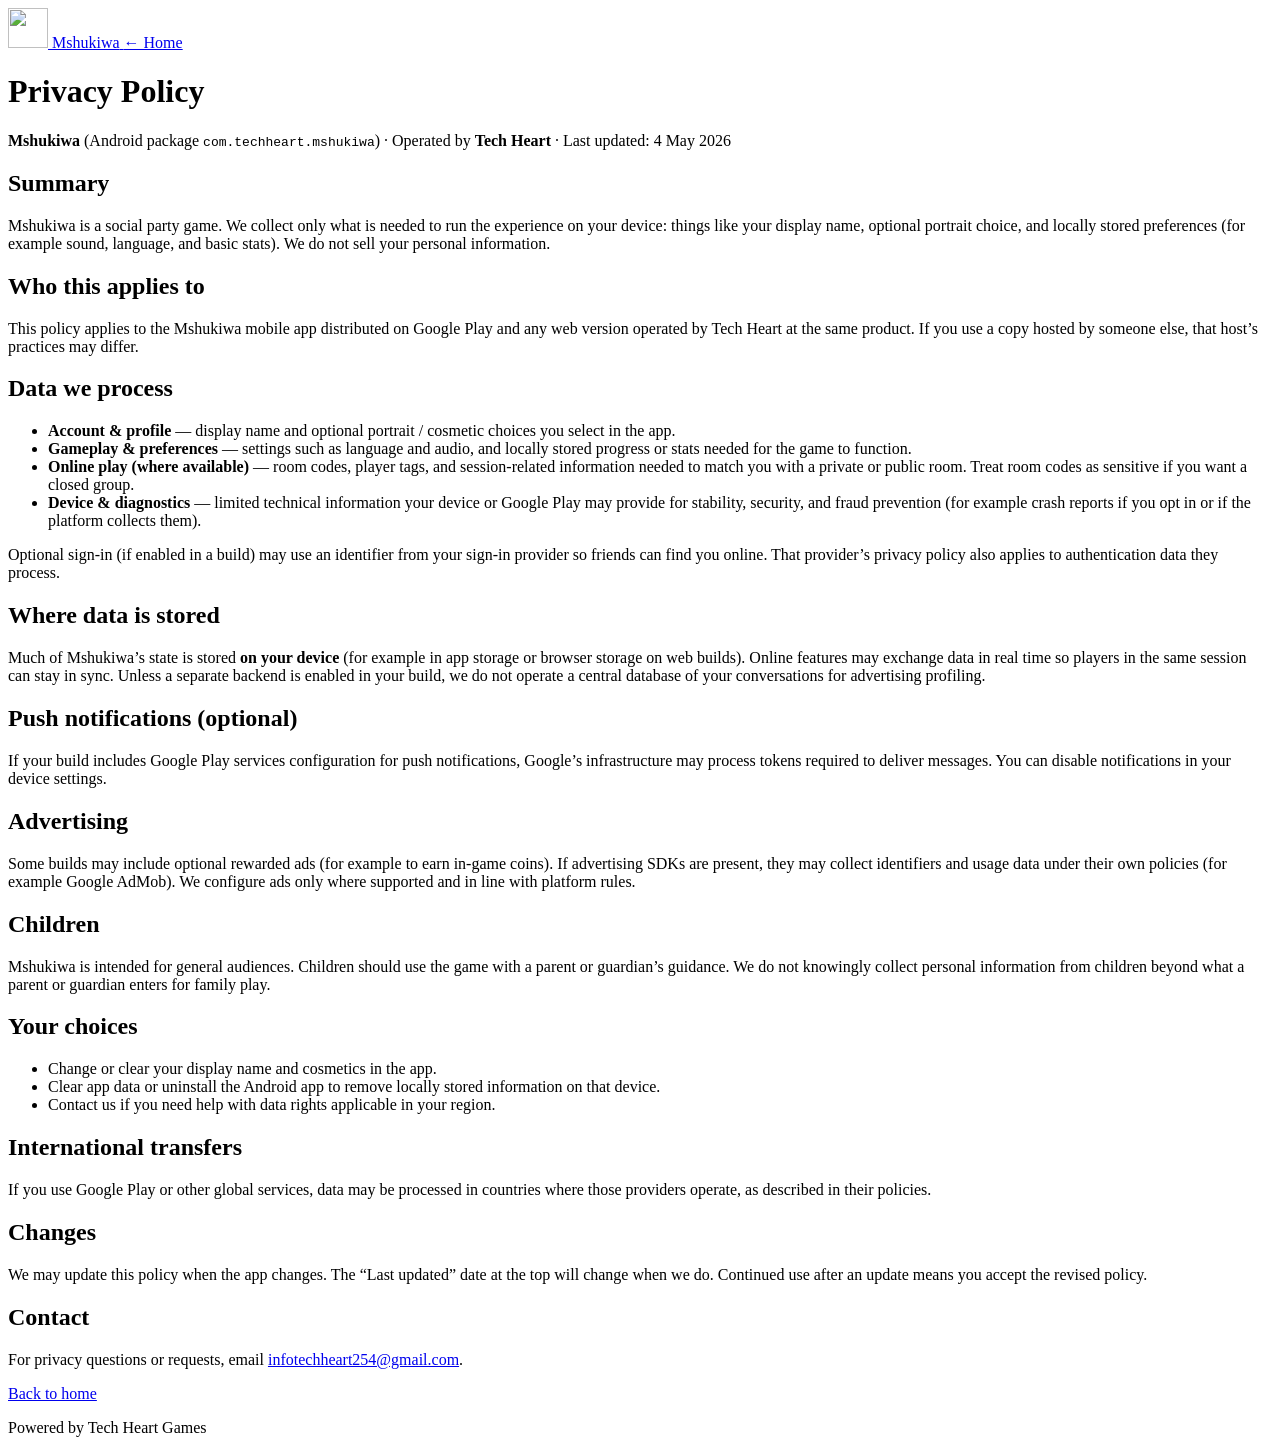
==== privacy-policy.html @ 9c2bdaf7 "Add files via upload" ====
<!DOCTYPE html>
<html lang="en">
  <head>
    <meta charset="utf-8" />
    <meta name="viewport" content="width=device-width, initial-scale=1" />
    <title>Privacy Policy — Mshukiwa</title>
    <link rel="icon" type="image/png" href="assets/app-icon.png" />
    <link rel="preconnect" href="https://fonts.googleapis.com" />
    <link rel="preconnect" href="https://fonts.gstatic.com" crossorigin />
    <link
      href="https://fonts.googleapis.com/css2?family=Orbitron:wght@600;700&family=Outfit:wght@400;500;600&display=swap"
      rel="stylesheet"
    />
    <link rel="stylesheet" href="css/styles.css" />
  </head>
  <body class="legal-page">
    <div class="bg" aria-hidden="true"></div>

    <div class="page">
      <header class="site-header glass">
        <a class="brand" href="index.html">
          <img class="brand__icon" src="assets/app-icon.png" width="40" height="40" alt="" />
          <span class="brand__name">Mshukiwa</span>
        </a>
        <a class="nav-link" href="index.html">← Home</a>
      </header>

      <main>
        <h1>Privacy Policy</h1>
        <p class="meta">
          <strong>Mshukiwa</strong> (Android package <code>com.techheart.mshukiwa</code>) ·
          Operated by <strong>Tech Heart</strong> · Last updated:
          <time datetime="2026-05-04">4 May 2026</time>
        </p>

        <section>
          <h2>Summary</h2>
          <p>
            Mshukiwa is a social party game. We collect only what is needed to run the
            experience on your device: things like your display name, optional portrait
            choice, and locally stored preferences (for example sound, language, and basic
            stats). We do not sell your personal information.
          </p>
        </section>

        <section>
          <h2>Who this applies to</h2>
          <p>
            This policy applies to the Mshukiwa mobile app distributed on Google Play and
            any web version operated by Tech Heart at the same product. If you use a copy
            hosted by someone else, that host’s practices may differ.
          </p>
        </section>

        <section>
          <h2>Data we process</h2>
          <ul>
            <li>
              <strong>Account &amp; profile</strong> — display name and optional portrait /
              cosmetic choices you select in the app.
            </li>
            <li>
              <strong>Gameplay &amp; preferences</strong> — settings such as language and
              audio, and locally stored progress or stats needed for the game to function.
            </li>
            <li>
              <strong>Online play (where available)</strong> — room codes, player tags, and
              session-related information needed to match you with a private or public
              room. Treat room codes as sensitive if you want a closed group.
            </li>
            <li>
              <strong>Device &amp; diagnostics</strong> — limited technical information your
              device or Google Play may provide for stability, security, and fraud prevention
              (for example crash reports if you opt in or if the platform collects them).
            </li>
          </ul>
          <p class="note">
            Optional sign-in (if enabled in a build) may use an identifier from your sign-in
            provider so friends can find you online. That provider’s privacy policy also
            applies to authentication data they process.
          </p>
        </section>

        <section>
          <h2>Where data is stored</h2>
          <p>
            Much of Mshukiwa’s state is stored <strong>on your device</strong> (for example
            in app storage or browser storage on web builds). Online features may exchange
            data in real time so players in the same session can stay in sync. Unless a
            separate backend is enabled in your build, we do not operate a central database
            of your conversations for advertising profiling.
          </p>
        </section>

        <section>
          <h2>Push notifications (optional)</h2>
          <p>
            If your build includes Google Play services configuration for push notifications,
            Google’s infrastructure may process tokens required to deliver messages. You can
            disable notifications in your device settings.
          </p>
        </section>

        <section>
          <h2>Advertising</h2>
          <p>
            Some builds may include optional rewarded ads (for example to earn in-game
            coins). If advertising SDKs are present, they may collect identifiers and usage
            data under their own policies (for example Google AdMob). We configure ads only
            where supported and in line with platform rules.
          </p>
        </section>

        <section>
          <h2>Children</h2>
          <p>
            Mshukiwa is intended for general audiences. Children should use the game with a
            parent or guardian’s guidance. We do not knowingly collect personal information
            from children beyond what a parent or guardian enters for family play.
          </p>
        </section>

        <section>
          <h2>Your choices</h2>
          <ul>
            <li>Change or clear your display name and cosmetics in the app.</li>
            <li>
              Clear app data or uninstall the Android app to remove locally stored
              information on that device.
            </li>
            <li>Contact us if you need help with data rights applicable in your region.</li>
          </ul>
        </section>

        <section>
          <h2>International transfers</h2>
          <p>
            If you use Google Play or other global services, data may be processed in
            countries where those providers operate, as described in their policies.
          </p>
        </section>

        <section>
          <h2>Changes</h2>
          <p>
            We may update this policy when the app changes. The “Last updated” date at the
            top will change when we do. Continued use after an update means you accept the
            revised policy.
          </p>
        </section>

        <section>
          <h2>Contact</h2>
          <p>
            For privacy questions or requests, email
            <a href="mailto:infotechheart254@gmail.com">infotechheart254@gmail.com</a>.
          </p>
        </section>
      </main>

      <footer class="site-footer">
        <p><a href="index.html">Back to home</a></p>
        <p class="powered">Powered by Tech Heart Games</p>
      </footer>
    </div>
  </body>
</html>
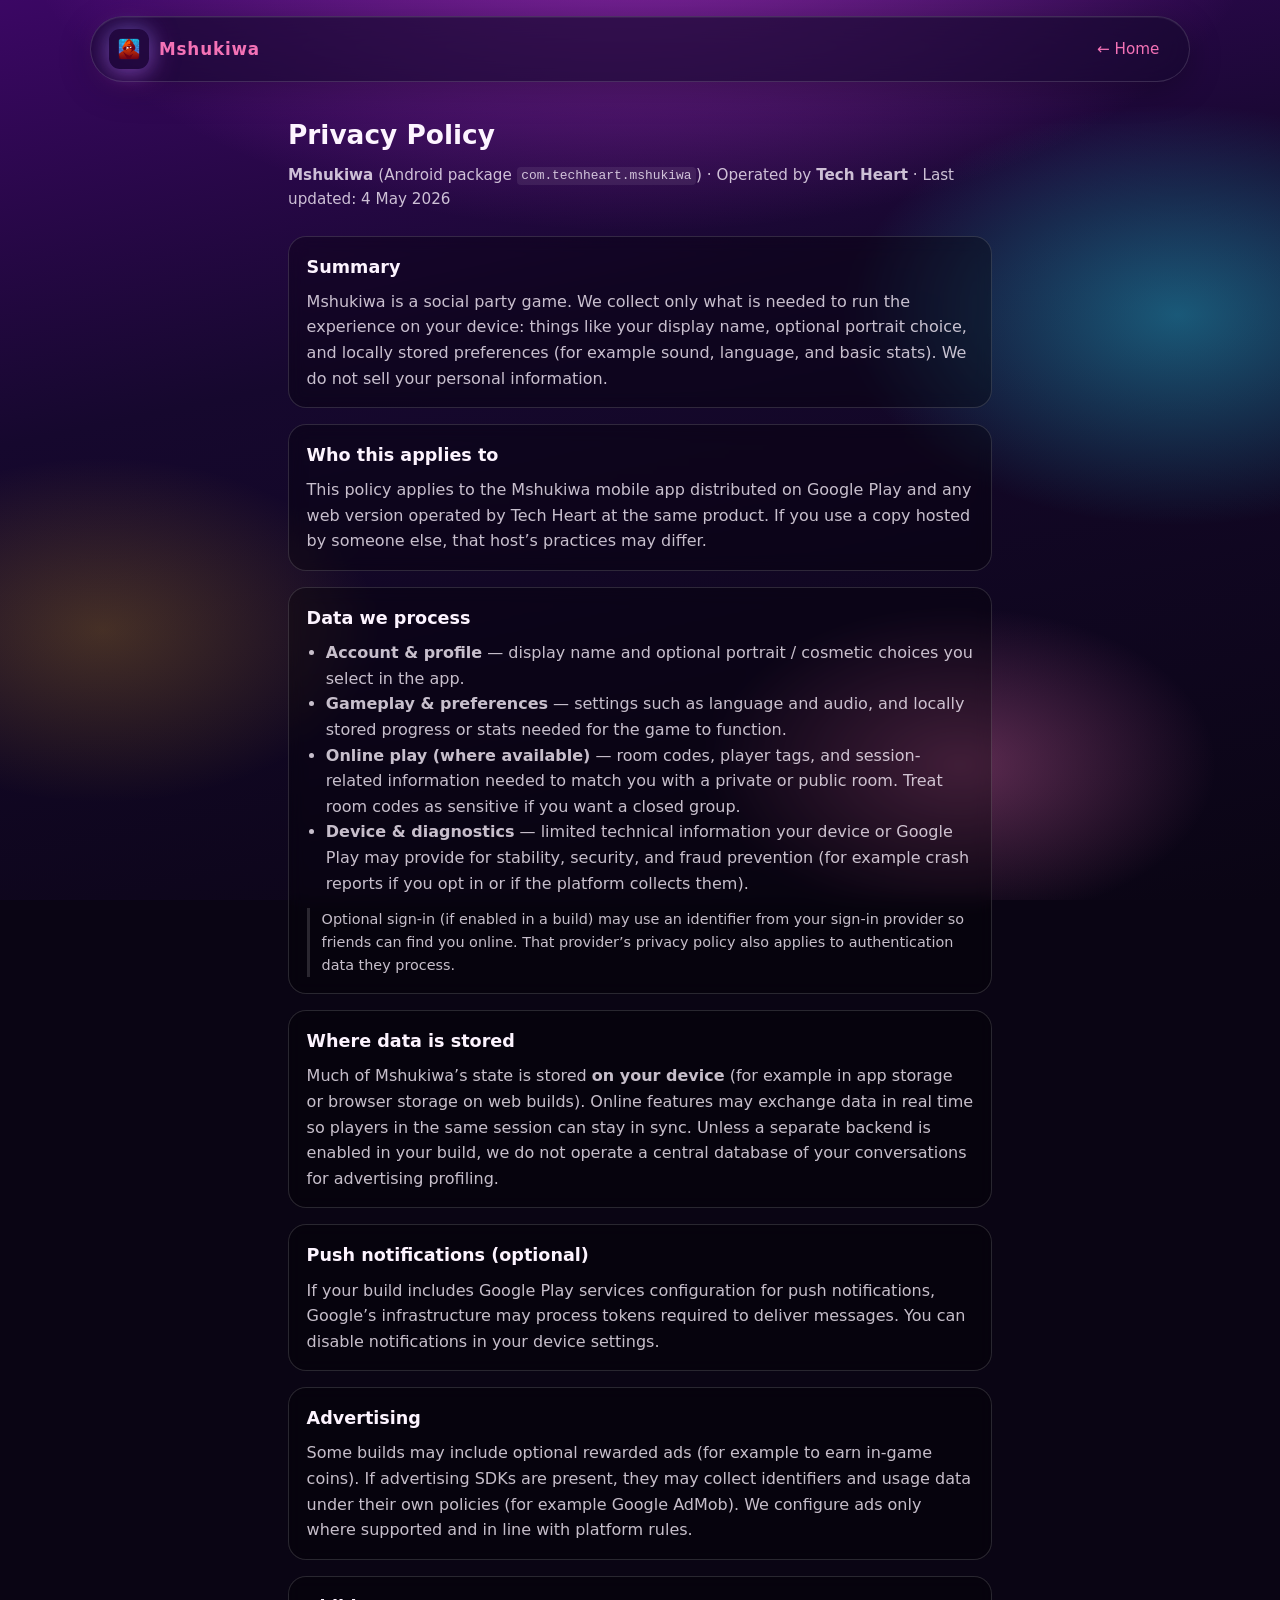
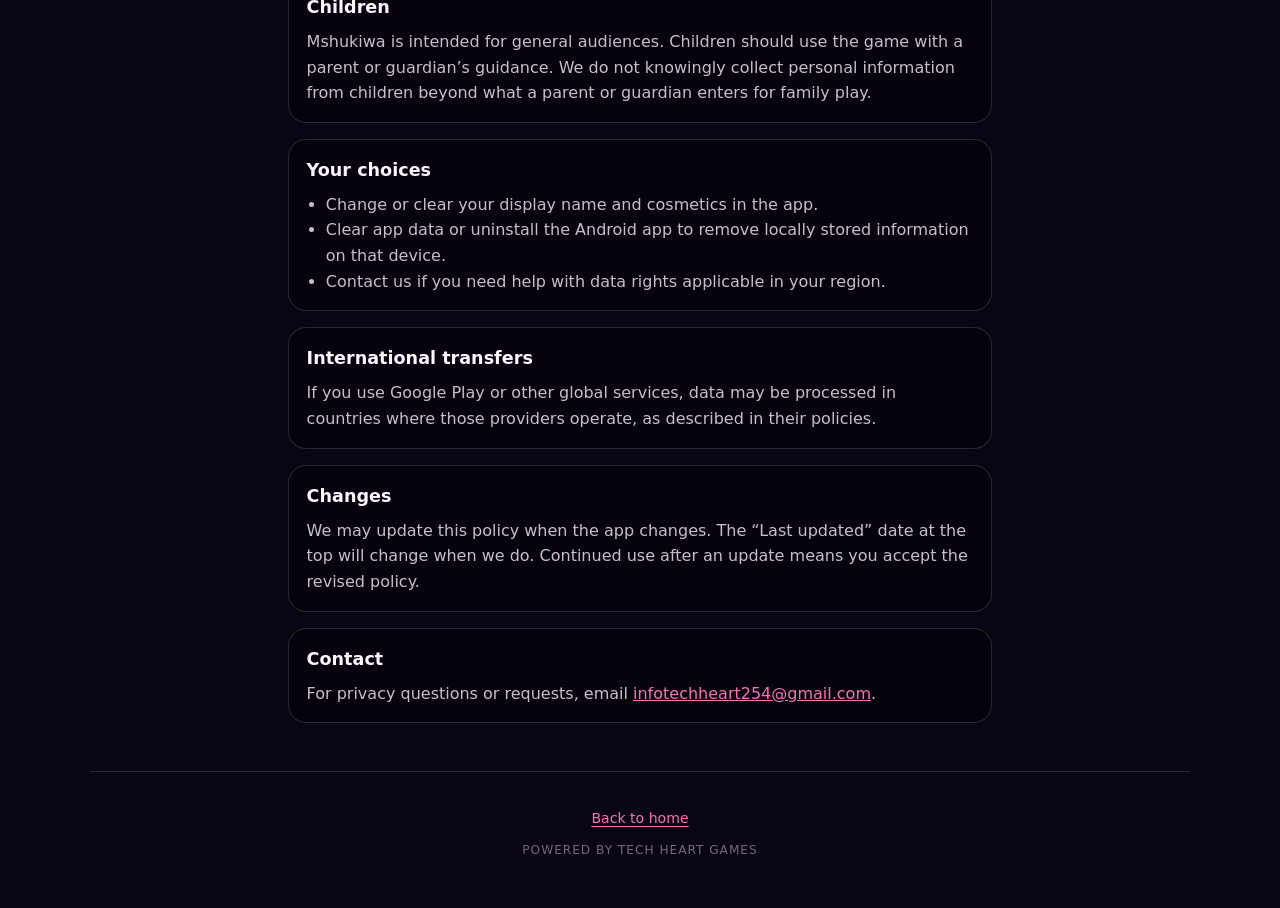
==== commit ac9f872b: "Add files via upload" ====
--- a/privacy-policy.html
+++ b/privacy-policy.html
@@ -1,167 +1,167 @@
-<!DOCTYPE html>
-<html lang="en">
-  <head>
-    <meta charset="utf-8" />
-    <meta name="viewport" content="width=device-width, initial-scale=1" />
-    <title>Privacy Policy — Mshukiwa</title>
-    <link rel="icon" type="image/png" href="assets/app-icon.png" />
-    <link rel="preconnect" href="https://fonts.googleapis.com" />
-    <link rel="preconnect" href="https://fonts.gstatic.com" crossorigin />
-    <link
-      href="https://fonts.googleapis.com/css2?family=Orbitron:wght@600;700&family=Outfit:wght@400;500;600&display=swap"
-      rel="stylesheet"
-    />
-    <link rel="stylesheet" href="css/styles.css" />
-  </head>
-  <body class="legal-page">
-    <div class="bg" aria-hidden="true"></div>
-
-    <div class="page">
-      <header class="site-header glass">
-        <a class="brand" href="index.html">
-          <img class="brand__icon" src="assets/app-icon.png" width="40" height="40" alt="" />
-          <span class="brand__name">Mshukiwa</span>
-        </a>
-        <a class="nav-link" href="index.html">← Home</a>
-      </header>
-
-      <main>
-        <h1>Privacy Policy</h1>
-        <p class="meta">
-          <strong>Mshukiwa</strong> (Android package <code>com.techheart.mshukiwa</code>) ·
-          Operated by <strong>Tech Heart</strong> · Last updated:
-          <time datetime="2026-05-04">4 May 2026</time>
-        </p>
-
-        <section>
-          <h2>Summary</h2>
-          <p>
-            Mshukiwa is a social party game. We collect only what is needed to run the
-            experience on your device: things like your display name, optional portrait
-            choice, and locally stored preferences (for example sound, language, and basic
-            stats). We do not sell your personal information.
-          </p>
-        </section>
-
-        <section>
-          <h2>Who this applies to</h2>
-          <p>
-            This policy applies to the Mshukiwa mobile app distributed on Google Play and
-            any web version operated by Tech Heart at the same product. If you use a copy
-            hosted by someone else, that host’s practices may differ.
-          </p>
-        </section>
-
-        <section>
-          <h2>Data we process</h2>
-          <ul>
-            <li>
-              <strong>Account &amp; profile</strong> — display name and optional portrait /
-              cosmetic choices you select in the app.
-            </li>
-            <li>
-              <strong>Gameplay &amp; preferences</strong> — settings such as language and
-              audio, and locally stored progress or stats needed for the game to function.
-            </li>
-            <li>
-              <strong>Online play (where available)</strong> — room codes, player tags, and
-              session-related information needed to match you with a private or public
-              room. Treat room codes as sensitive if you want a closed group.
-            </li>
-            <li>
-              <strong>Device &amp; diagnostics</strong> — limited technical information your
-              device or Google Play may provide for stability, security, and fraud prevention
-              (for example crash reports if you opt in or if the platform collects them).
-            </li>
-          </ul>
-          <p class="note">
-            Optional sign-in (if enabled in a build) may use an identifier from your sign-in
-            provider so friends can find you online. That provider’s privacy policy also
-            applies to authentication data they process.
-          </p>
-        </section>
-
-        <section>
-          <h2>Where data is stored</h2>
-          <p>
-            Much of Mshukiwa’s state is stored <strong>on your device</strong> (for example
-            in app storage or browser storage on web builds). Online features may exchange
-            data in real time so players in the same session can stay in sync. Unless a
-            separate backend is enabled in your build, we do not operate a central database
-            of your conversations for advertising profiling.
-          </p>
-        </section>
-
-        <section>
-          <h2>Push notifications (optional)</h2>
-          <p>
-            If your build includes Google Play services configuration for push notifications,
-            Google’s infrastructure may process tokens required to deliver messages. You can
-            disable notifications in your device settings.
-          </p>
-        </section>
-
-        <section>
-          <h2>Advertising</h2>
-          <p>
-            Some builds may include optional rewarded ads (for example to earn in-game
-            coins). If advertising SDKs are present, they may collect identifiers and usage
-            data under their own policies (for example Google AdMob). We configure ads only
-            where supported and in line with platform rules.
-          </p>
-        </section>
-
-        <section>
-          <h2>Children</h2>
-          <p>
-            Mshukiwa is intended for general audiences. Children should use the game with a
-            parent or guardian’s guidance. We do not knowingly collect personal information
-            from children beyond what a parent or guardian enters for family play.
-          </p>
-        </section>
-
-        <section>
-          <h2>Your choices</h2>
-          <ul>
-            <li>Change or clear your display name and cosmetics in the app.</li>
-            <li>
-              Clear app data or uninstall the Android app to remove locally stored
-              information on that device.
-            </li>
-            <li>Contact us if you need help with data rights applicable in your region.</li>
-          </ul>
-        </section>
-
-        <section>
-          <h2>International transfers</h2>
-          <p>
-            If you use Google Play or other global services, data may be processed in
-            countries where those providers operate, as described in their policies.
-          </p>
-        </section>
-
-        <section>
-          <h2>Changes</h2>
-          <p>
-            We may update this policy when the app changes. The “Last updated” date at the
-            top will change when we do. Continued use after an update means you accept the
-            revised policy.
-          </p>
-        </section>
-
-        <section>
-          <h2>Contact</h2>
-          <p>
-            For privacy questions or requests, email
-            <a href="mailto:infotechheart254@gmail.com">infotechheart254@gmail.com</a>.
-          </p>
-        </section>
-      </main>
-
-      <footer class="site-footer">
-        <p><a href="index.html">Back to home</a></p>
-        <p class="powered">Powered by Tech Heart Games</p>
-      </footer>
-    </div>
-  </body>
-</html>
+<!DOCTYPE html>
+<html lang="en">
+  <head>
+    <meta charset="utf-8" />
+    <meta name="viewport" content="width=device-width, initial-scale=1" />
+    <title>Privacy Policy — Mshukiwa</title>
+    <link rel="icon" type="image/png" href="assets/app-icon.png" />
+    <link rel="preconnect" href="https://fonts.googleapis.com" />
+    <link rel="preconnect" href="https://fonts.gstatic.com" crossorigin />
+    <link
+      href="https://fonts.googleapis.com/css2?family=Orbitron:wght@600;700&family=Outfit:wght@400;500;600&display=swap"
+      rel="stylesheet"
+    />
+    <link rel="stylesheet" href="css/styles.css" />
+  </head>
+  <body class="legal-page">
+    <div class="bg" aria-hidden="true"></div>
+
+    <div class="page">
+      <header class="site-header glass">
+        <a class="brand" href="index.html">
+          <img class="brand__icon" src="assets/app-icon.png" width="40" height="40" alt="" />
+          <span class="brand__name">Mshukiwa</span>
+        </a>
+        <a class="nav-link" href="index.html">← Home</a>
+      </header>
+
+      <main>
+        <h1>Privacy Policy</h1>
+        <p class="meta">
+          <strong>Mshukiwa</strong> (Android package <code>com.techheart.mshukiwa</code>) ·
+          Operated by <strong>Tech Heart</strong> · Last updated:
+          <time datetime="2026-05-04">4 May 2026</time>
+        </p>
+
+        <section>
+          <h2>Summary</h2>
+          <p>
+            Mshukiwa is a social party game. We collect only what is needed to run the
+            experience on your device: things like your display name, optional portrait
+            choice, and locally stored preferences (for example sound, language, and basic
+            stats). We do not sell your personal information.
+          </p>
+        </section>
+
+        <section>
+          <h2>Who this applies to</h2>
+          <p>
+            This policy applies to the Mshukiwa mobile app distributed on Google Play and
+            any web version operated by Tech Heart at the same product. If you use a copy
+            hosted by someone else, that host’s practices may differ.
+          </p>
+        </section>
+
+        <section>
+          <h2>Data we process</h2>
+          <ul>
+            <li>
+              <strong>Account &amp; profile</strong> — display name and optional portrait /
+              cosmetic choices you select in the app.
+            </li>
+            <li>
+              <strong>Gameplay &amp; preferences</strong> — settings such as language and
+              audio, and locally stored progress or stats needed for the game to function.
+            </li>
+            <li>
+              <strong>Online play (where available)</strong> — room codes, player tags, and
+              session-related information needed to match you with a private or public
+              room. Treat room codes as sensitive if you want a closed group.
+            </li>
+            <li>
+              <strong>Device &amp; diagnostics</strong> — limited technical information your
+              device or Google Play may provide for stability, security, and fraud prevention
+              (for example crash reports if you opt in or if the platform collects them).
+            </li>
+          </ul>
+          <p class="note">
+            Optional sign-in (if enabled in a build) may use an identifier from your sign-in
+            provider so friends can find you online. That provider’s privacy policy also
+            applies to authentication data they process.
+          </p>
+        </section>
+
+        <section>
+          <h2>Where data is stored</h2>
+          <p>
+            Much of Mshukiwa’s state is stored <strong>on your device</strong> (for example
+            in app storage or browser storage on web builds). Online features may exchange
+            data in real time so players in the same session can stay in sync. Unless a
+            separate backend is enabled in your build, we do not operate a central database
+            of your conversations for advertising profiling.
+          </p>
+        </section>
+
+        <section>
+          <h2>Push notifications (optional)</h2>
+          <p>
+            If your build includes Google Play services configuration for push notifications,
+            Google’s infrastructure may process tokens required to deliver messages. You can
+            disable notifications in your device settings.
+          </p>
+        </section>
+
+        <section>
+          <h2>Advertising</h2>
+          <p>
+            Some builds may include optional rewarded ads (for example to earn in-game
+            coins). If advertising SDKs are present, they may collect identifiers and usage
+            data under their own policies (for example Google AdMob). We configure ads only
+            where supported and in line with platform rules.
+          </p>
+        </section>
+
+        <section>
+          <h2>Children</h2>
+          <p>
+            Mshukiwa is intended for general audiences. Children should use the game with a
+            parent or guardian’s guidance. We do not knowingly collect personal information
+            from children beyond what a parent or guardian enters for family play.
+          </p>
+        </section>
+
+        <section>
+          <h2>Your choices</h2>
+          <ul>
+            <li>Change or clear your display name and cosmetics in the app.</li>
+            <li>
+              Clear app data or uninstall the Android app to remove locally stored
+              information on that device.
+            </li>
+            <li>Contact us if you need help with data rights applicable in your region.</li>
+          </ul>
+        </section>
+
+        <section>
+          <h2>International transfers</h2>
+          <p>
+            If you use Google Play or other global services, data may be processed in
+            countries where those providers operate, as described in their policies.
+          </p>
+        </section>
+
+        <section>
+          <h2>Changes</h2>
+          <p>
+            We may update this policy when the app changes. The “Last updated” date at the
+            top will change when we do. Continued use after an update means you accept the
+            revised policy.
+          </p>
+        </section>
+
+        <section>
+          <h2>Contact</h2>
+          <p>
+            For privacy questions or requests, email
+            <a href="mailto:infotechheart254@gmail.com">infotechheart254@gmail.com</a>.
+          </p>
+        </section>
+      </main>
+
+      <footer class="site-footer">
+        <p><a href="index.html">Back to home</a></p>
+        <p class="powered">Powered by Tech Heart Games</p>
+      </footer>
+    </div>
+  </body>
+</html>
--- a/css/styles.css
+++ b/css/styles.css
@@ -0,0 +1,1061 @@
+/* Mshukiwa marketing site — anti-gravity edition */
+
+:root {
+  --bg-deep: #0a0514;
+  --bg-main: #16082e;
+  --bg-card: rgba(255, 255, 255, 0.07);
+  --accent: #6366f1;
+  --accent-glow: #38bdf8;
+  --purple: #d946ef;
+  --violet: #f0abfc;
+  --pink: #f472b6;
+  --cyan: #22d3ee;
+  --gold: #fbbf24;
+  --magenta: #e879f9;
+  --text: #fdf4ff;
+  --text-muted: rgba(253, 244, 255, 0.78);
+  --border: rgba(255, 255, 255, 0.14);
+  --glass: rgba(22, 8, 46, 0.65);
+  --gradient-brand: linear-gradient(135deg, var(--cyan) 0%, var(--purple) 45%, var(--pink) 75%, var(--gold) 100%);
+  --gradient-btn: linear-gradient(135deg, #06b6d4, #a855f7, #ec4899);
+  --radius: 18px;
+  --font-display: "Orbitron", system-ui, sans-serif;
+  --font-body: "Outfit", system-ui, sans-serif;
+}
+
+*,
+*::before,
+*::after {
+  box-sizing: border-box;
+}
+
+html {
+  scroll-behavior: smooth;
+}
+
+body {
+  margin: 0;
+  min-height: 100vh;
+  font-family: var(--font-body);
+  color: var(--text);
+  background: var(--bg-deep);
+  line-height: 1.6;
+  overflow-x: hidden;
+}
+
+/* ── Particle canvas ── */
+.particle-canvas {
+  position: fixed;
+  inset: 0;
+  z-index: 0;
+  pointer-events: none;
+  opacity: 0.85;
+}
+
+/* ── Background layers ── */
+.bg {
+  position: fixed;
+  inset: 0;
+  z-index: -2;
+  background:
+    radial-gradient(ellipse 85% 65% at 50% -12%, rgba(217, 70, 239, 0.55), transparent 58%),
+    radial-gradient(ellipse 50% 45% at 92% 35%, rgba(34, 211, 238, 0.4), transparent 52%),
+    radial-gradient(ellipse 45% 40% at 8% 70%, rgba(251, 191, 36, 0.22), transparent 48%),
+    radial-gradient(ellipse 40% 35% at 75% 85%, rgba(244, 114, 182, 0.35), transparent 50%),
+    linear-gradient(168deg, #3b0764 0%, var(--bg-main) 38%, var(--bg-deep) 100%);
+}
+
+.anti-grav-scene {
+  position: fixed;
+  inset: 0;
+  z-index: -1;
+  pointer-events: none;
+  overflow: hidden;
+}
+
+.orb {
+  position: absolute;
+  border-radius: 50%;
+  filter: blur(1px);
+}
+
+.orb--1 {
+  width: 320px;
+  height: 320px;
+  top: 6%;
+  left: -8%;
+  background: radial-gradient(circle, rgba(217, 70, 239, 0.5), transparent 70%);
+}
+
+.orb--2 {
+  width: 240px;
+  height: 240px;
+  top: 52%;
+  right: -5%;
+  background: radial-gradient(circle, rgba(34, 211, 238, 0.45), transparent 70%);
+}
+
+.orb--3 {
+  width: 160px;
+  height: 160px;
+  bottom: 12%;
+  left: 10%;
+  background: radial-gradient(circle, rgba(251, 191, 36, 0.35), transparent 70%);
+}
+
+.orb--4 {
+  width: 120px;
+  height: 120px;
+  top: 28%;
+  right: 16%;
+  background: radial-gradient(circle, rgba(244, 114, 182, 0.45), transparent 70%);
+}
+
+.shard {
+  position: absolute;
+  width: 48px;
+  height: 48px;
+  border: 1px solid rgba(240, 171, 252, 0.35);
+  background: rgba(217, 70, 239, 0.12);
+  backdrop-filter: blur(4px);
+}
+
+.shard--1 {
+  top: 22%;
+  right: 28%;
+  border-radius: 12px;
+  transform: rotate(25deg);
+}
+
+.shard--2 {
+  bottom: 28%;
+  left: 8%;
+  width: 36px;
+  height: 36px;
+  border-radius: 50%;
+}
+
+.ring {
+  position: absolute;
+  border: 1px solid rgba(34, 211, 238, 0.28);
+  border-radius: 50%;
+}
+
+.ring--1 {
+  width: 420px;
+  height: 420px;
+  top: 50%;
+  left: 50%;
+  margin: -210px 0 0 -210px;
+  opacity: 0.45;
+  box-shadow: 0 0 40px rgba(217, 70, 239, 0.15);
+}
+
+/* ── Anti-gravity animations ── */
+@keyframes float-y {
+  0%,
+  100% {
+    transform: translateY(0);
+  }
+  50% {
+    transform: translateY(-18px);
+  }
+}
+
+@keyframes float-y-hero {
+  0%,
+  100% {
+    transform: translateY(0) rotate(0deg);
+  }
+  33% {
+    transform: translateY(-14px) rotate(0.6deg);
+  }
+  66% {
+    transform: translateY(-8px) rotate(-0.4deg);
+  }
+}
+
+@keyframes float-card {
+  0%,
+  100% {
+    transform: translateY(0);
+  }
+  50% {
+    transform: translateY(-10px);
+  }
+}
+
+@keyframes spin-slow {
+  from {
+    transform: rotate(0deg);
+  }
+  to {
+    transform: rotate(360deg);
+  }
+}
+
+@keyframes orbit {
+  from {
+    transform: rotate(0deg) translateX(110px) rotate(0deg);
+  }
+  to {
+    transform: rotate(360deg) translateX(110px) rotate(-360deg);
+  }
+}
+
+@keyframes pulse-glow {
+  0%,
+  100% {
+    opacity: 0.5;
+    transform: scale(1);
+  }
+  50% {
+    opacity: 0.85;
+    transform: scale(1.08);
+  }
+}
+
+@keyframes reveal-up {
+  from {
+    opacity: 0;
+    transform: translateY(28px);
+  }
+  to {
+    opacity: 1;
+    transform: translateY(0);
+  }
+}
+
+.float {
+  animation: float-y 7s ease-in-out infinite;
+}
+
+.float--slow {
+  animation-duration: 10s;
+}
+
+.float--reverse {
+  animation-direction: reverse;
+}
+
+.float--delay {
+  animation-delay: -3s;
+}
+
+.float-hero {
+  animation: float-y-hero 5.5s ease-in-out infinite;
+  transition: transform 0.15s ease-out;
+  will-change: transform;
+}
+
+.float-card {
+  animation: float-card 6s ease-in-out infinite;
+  animation-delay: var(--float-delay, 0s);
+}
+
+.spin {
+  animation: spin-slow 40s linear infinite;
+}
+
+.reveal {
+  animation: reveal-up 0.9s cubic-bezier(0.22, 1, 0.36, 1) both;
+}
+
+@media (prefers-reduced-motion: reduce) {
+  .float,
+  .float-hero,
+  .float-card,
+  .spin,
+  .reveal,
+  .hero__orbit-dot {
+    animation: none !important;
+  }
+
+  .particle-canvas {
+    display: none;
+  }
+}
+
+/* ── Layout ── */
+.page {
+  position: relative;
+  z-index: 1;
+  max-width: 1140px;
+  margin: 0 auto;
+  padding: 1rem 1.25rem 3rem;
+}
+
+.glass {
+  background: var(--glass);
+  border: 1px solid var(--border);
+  backdrop-filter: blur(18px);
+  -webkit-backdrop-filter: blur(18px);
+  box-shadow: 0 8px 32px rgba(0, 0, 0, 0.25), inset 0 1px 0 rgba(255, 255, 255, 0.06);
+}
+
+/* ── Header ── */
+.site-header {
+  display: flex;
+  align-items: center;
+  justify-content: space-between;
+  gap: 1rem;
+  padding: 0.75rem 1.1rem;
+  margin-bottom: 1.5rem;
+  border-radius: 999px;
+}
+
+.brand {
+  display: flex;
+  align-items: center;
+  gap: 0.65rem;
+  text-decoration: none;
+  color: inherit;
+}
+
+.brand__icon {
+  width: 40px;
+  height: 40px;
+  border-radius: 11px;
+  box-shadow: 0 4px 28px rgba(217, 70, 239, 0.55), 0 0 20px rgba(34, 211, 238, 0.25);
+}
+
+.brand__name {
+  font-family: var(--font-display);
+  font-weight: 700;
+  font-size: 1.05rem;
+  letter-spacing: 0.05em;
+}
+
+.nav-link {
+  color: var(--text-muted);
+  text-decoration: none;
+  font-size: 0.95rem;
+  font-weight: 500;
+  padding: 0.35rem 0.75rem;
+  border-radius: 999px;
+  transition: color 0.2s, background 0.2s;
+}
+
+.nav-link:hover {
+  color: var(--text);
+  background: rgba(217, 70, 239, 0.15);
+}
+
+/* ── Hero ── */
+.hero {
+  display: grid;
+  grid-template-columns: 1fr;
+  gap: 2.5rem;
+  align-items: center;
+  padding: 1rem 0 4rem;
+  text-align: center;
+}
+
+@media (min-width: 820px) {
+  .hero {
+    grid-template-columns: 1fr 1.05fr;
+    text-align: left;
+    padding: 2rem 0 5rem;
+  }
+}
+
+.hero__visual {
+  position: relative;
+  display: flex;
+  justify-content: center;
+  min-height: 280px;
+  align-items: center;
+}
+
+.hero__orbit {
+  position: absolute;
+  width: 0;
+  height: 0;
+  top: 50%;
+  left: 50%;
+}
+
+.hero__orbit-dot {
+  position: absolute;
+  width: 10px;
+  height: 10px;
+  margin: -5px 0 0 -5px;
+  border-radius: 50%;
+  background: var(--cyan);
+  box-shadow: 0 0 20px rgba(34, 211, 238, 0.9);
+  animation: orbit 12s linear infinite;
+}
+
+.hero__orbit-dot--2 {
+  width: 7px;
+  height: 7px;
+  margin: -3.5px 0 0 -3.5px;
+  animation-duration: 18s;
+  animation-direction: reverse;
+  background: var(--pink);
+  box-shadow: 0 0 16px rgba(244, 114, 182, 0.9);
+}
+
+.hero__orbit-dot--3 {
+  width: 5px;
+  height: 5px;
+  margin: -2.5px 0 0 -2.5px;
+  animation-duration: 9s;
+  opacity: 0.85;
+  background: var(--gold);
+  box-shadow: 0 0 12px rgba(251, 191, 36, 0.85);
+}
+
+.hero__icon-wrap {
+  position: relative;
+  width: min(240px, 72vw);
+  aspect-ratio: 1;
+}
+
+.hero__icon {
+  width: 100%;
+  height: 100%;
+  border-radius: 32px;
+  object-fit: cover;
+  position: relative;
+  z-index: 2;
+  box-shadow:
+    0 0 0 1px rgba(255, 255, 255, 0.12),
+    0 32px 80px rgba(0, 0, 0, 0.5),
+    0 0 80px rgba(217, 70, 239, 0.45),
+    0 0 120px rgba(34, 211, 238, 0.2);
+}
+
+.hero__icon-glow {
+  position: absolute;
+  inset: -25%;
+  background: radial-gradient(circle, rgba(217, 70, 239, 0.55), rgba(34, 211, 238, 0.2) 50%, transparent 70%);
+  z-index: 0;
+  filter: blur(24px);
+  animation: pulse-glow 4s ease-in-out infinite;
+}
+
+.hero__icon-ring {
+  position: absolute;
+  inset: -12%;
+  border: 1px solid rgba(34, 211, 238, 0.35);
+  border-radius: 40px;
+  z-index: 1;
+  animation: spin-slow 24s linear infinite reverse;
+  box-shadow: 0 0 30px rgba(240, 171, 252, 0.2);
+}
+
+.hero__eyebrow {
+  display: inline-flex;
+  align-items: center;
+  gap: 0.45rem;
+  margin: 0 0 0.85rem;
+  padding: 0.4rem 0.95rem;
+  font-size: 0.78rem;
+  font-weight: 600;
+  letter-spacing: 0.1em;
+  text-transform: uppercase;
+  color: var(--cyan);
+  background: rgba(34, 211, 238, 0.12);
+  border: 1px solid rgba(34, 211, 238, 0.35);
+  border-radius: 999px;
+  box-shadow: 0 0 24px rgba(34, 211, 238, 0.15);
+}
+
+.hero__eyebrow-flag {
+  width: 20px;
+  height: 20px;
+  border-radius: 50%;
+  object-fit: cover;
+  box-shadow: 0 0 0 1px rgba(255, 255, 255, 0.15);
+}
+
+.hero__title {
+  margin: 0 0 0.85rem;
+  font-family: var(--font-display);
+  font-size: clamp(2.6rem, 9vw, 4rem);
+  font-weight: 800;
+  letter-spacing: 0.03em;
+  line-height: 1;
+}
+
+.hero__title-glow {
+  background: var(--gradient-brand);
+  -webkit-background-clip: text;
+  background-clip: text;
+  -webkit-text-fill-color: transparent;
+  filter: drop-shadow(0 0 40px rgba(217, 70, 239, 0.55));
+}
+
+.hero__tagline {
+  margin: 0 0 2rem;
+  font-size: clamp(1.05rem, 2.5vw, 1.22rem);
+  color: var(--text-muted);
+  max-width: 36ch;
+  line-height: 1.65;
+}
+
+@media (max-width: 819px) {
+  .hero__tagline {
+    margin-left: auto;
+    margin-right: auto;
+  }
+}
+
+/* ── Store badges (official assets) ── */
+.store-badges {
+  display: flex;
+  flex-wrap: wrap;
+  gap: 1rem;
+  align-items: center;
+  justify-content: center;
+}
+
+@media (min-width: 820px) {
+  .store-badges {
+    justify-content: flex-start;
+  }
+}
+
+.store-badges--center {
+  justify-content: center;
+}
+
+.store-badge {
+  position: relative;
+  display: inline-block;
+  line-height: 0;
+  transition: transform 0.25s cubic-bezier(0.22, 1, 0.36, 1), filter 0.25s;
+}
+
+.store-badge img {
+  display: block;
+  height: 54px;
+  width: auto;
+  max-width: 100%;
+}
+
+.store-badge--play:hover {
+  transform: translateY(-4px) scale(1.03);
+  filter: drop-shadow(0 12px 28px rgba(0, 0, 0, 0.45));
+}
+
+.store-badge--apple:not(.store-badge--disabled):hover {
+  transform: translateY(-4px) scale(1.03);
+  filter: drop-shadow(0 12px 28px rgba(0, 0, 0, 0.45));
+}
+
+.store-badge--disabled {
+  opacity: 0.45;
+  filter: grayscale(0.6);
+  cursor: not-allowed;
+}
+
+.store-badge--disabled a {
+  pointer-events: none;
+}
+
+.badge-soon {
+  position: absolute;
+  top: -10px;
+  right: -8px;
+  z-index: 2;
+  padding: 0.22rem 0.55rem;
+  font-size: 0.62rem;
+  font-weight: 700;
+  letter-spacing: 0.07em;
+  text-transform: uppercase;
+  color: #fff;
+  background: var(--gradient-btn);
+  border-radius: 999px;
+  box-shadow: 0 4px 20px rgba(236, 72, 153, 0.55);
+  line-height: 1.4;
+}
+
+/* ── Sections ── */
+.section-title {
+  margin: 0 0 1.75rem;
+  font-family: var(--font-display);
+  font-size: clamp(1.2rem, 3vw, 1.45rem);
+  font-weight: 700;
+  text-align: center;
+  letter-spacing: 0.06em;
+  text-transform: uppercase;
+  background: linear-gradient(90deg, var(--cyan), var(--violet), var(--pink));
+  -webkit-background-clip: text;
+  background-clip: text;
+  -webkit-text-fill-color: transparent;
+}
+
+.features {
+  display: grid;
+  grid-template-columns: 1fr;
+  gap: 1.15rem;
+  margin-bottom: 3.5rem;
+}
+
+@media (min-width: 680px) {
+  .features {
+    grid-template-columns: repeat(3, 1fr);
+  }
+}
+
+.feature-card {
+  padding: 1.5rem 1.35rem;
+  background: linear-gradient(145deg, rgba(217, 70, 239, 0.08), rgba(34, 211, 238, 0.05));
+  border: 1px solid var(--border);
+  border-radius: var(--radius);
+  backdrop-filter: blur(12px);
+  transition: border-color 0.25s, box-shadow 0.25s, transform 0.25s;
+}
+
+.feature-card:hover {
+  border-color: rgba(240, 171, 252, 0.45);
+  box-shadow:
+    0 16px 48px rgba(0, 0, 0, 0.35),
+    0 0 50px rgba(217, 70, 239, 0.2),
+    0 0 30px rgba(34, 211, 238, 0.12);
+  transform: translateY(-6px) !important;
+}
+
+.feature-card__icon {
+  display: flex;
+  align-items: center;
+  justify-content: center;
+  width: 52px;
+  height: 52px;
+  margin-bottom: 0.85rem;
+  border-radius: 14px;
+  background: linear-gradient(135deg, rgba(217, 70, 239, 0.25), rgba(34, 211, 238, 0.15));
+  border: 1px solid rgba(240, 171, 252, 0.3);
+  box-shadow: 0 0 20px rgba(217, 70, 239, 0.15);
+}
+
+.feature-card__icon--flag img {
+  width: 28px;
+  height: 28px;
+  border-radius: 50%;
+  object-fit: cover;
+}
+  margin: 0 0 0.5rem;
+  font-size: 1.08rem;
+  font-weight: 700;
+}
+
+.feature-card p {
+  margin: 0;
+  font-size: 0.93rem;
+  color: var(--text-muted);
+  line-height: 1.6;
+}
+
+/* ── Onboarding carousel ── */
+.onboarding {
+  margin-bottom: 3.5rem;
+}
+
+.onboarding__intro {
+  text-align: center;
+  margin-bottom: 1.75rem;
+}
+
+.onboarding__eyebrow {
+  margin: 0 0 0.35rem;
+  font-size: 0.78rem;
+  font-weight: 600;
+  letter-spacing: 0.12em;
+  text-transform: uppercase;
+  color: var(--pink);
+}
+
+.onboarding__title {
+  margin: 0 0 0.5rem;
+  font-family: var(--font-display);
+  font-size: clamp(1.35rem, 4vw, 1.75rem);
+  font-weight: 800;
+  letter-spacing: 0.04em;
+  text-transform: uppercase;
+  background: linear-gradient(90deg, var(--cyan), var(--violet));
+  -webkit-background-clip: text;
+  background-clip: text;
+  -webkit-text-fill-color: transparent;
+}
+
+.onboarding__subtitle {
+  margin: 0 auto;
+  max-width: 36ch;
+  font-size: 0.95rem;
+  color: var(--text-muted);
+}
+
+.onboarding__shell {
+  position: relative;
+  max-width: 420px;
+  margin: 0 auto;
+  padding: 1.35rem 1.25rem 1.15rem;
+  border-radius: 28px;
+  box-shadow:
+    0 0 0 1px rgba(240, 171, 252, 0.12),
+    0 32px 80px rgba(0, 0, 0, 0.45),
+    0 0 80px rgba(217, 70, 239, 0.2),
+    0 0 40px rgba(34, 211, 238, 0.1);
+  overflow: hidden;
+}
+
+.onboarding__phone-notch {
+  position: absolute;
+  top: 10px;
+  left: 50%;
+  width: 72px;
+  height: 5px;
+  margin-left: -36px;
+  border-radius: 999px;
+  background: rgba(255, 255, 255, 0.12);
+}
+
+.onboarding__top {
+  display: flex;
+  align-items: center;
+  gap: 0.85rem;
+  margin-bottom: 1rem;
+  padding-top: 0.35rem;
+}
+
+.onboarding__counter {
+  flex-shrink: 0;
+  font-family: var(--font-display);
+  font-size: 0.72rem;
+  font-weight: 700;
+  letter-spacing: 0.08em;
+  color: var(--cyan);
+}
+
+.onboarding__progress {
+  flex: 1;
+  height: 4px;
+  border-radius: 999px;
+  background: rgba(255, 255, 255, 0.08);
+  overflow: hidden;
+}
+
+.onboarding__progress-fill {
+  height: 100%;
+  width: 33.33%;
+  border-radius: inherit;
+  background: var(--gradient-brand);
+  transition: width 0.45s cubic-bezier(0.22, 1, 0.36, 1);
+}
+
+.onboarding__viewport {
+  overflow: hidden;
+  border-radius: 18px;
+}
+
+.onboarding__track {
+  display: flex;
+  transition: transform 0.5s cubic-bezier(0.22, 1, 0.36, 1);
+  will-change: transform;
+}
+
+.onboarding__slide {
+  flex: 0 0 100%;
+  min-width: 100%;
+  padding: 0.5rem 0.25rem 0.75rem;
+  text-align: center;
+  opacity: 0.45;
+  transform: scale(0.96);
+  transition: opacity 0.45s ease, transform 0.45s ease;
+}
+
+.onboarding__slide--active {
+  opacity: 1;
+  transform: scale(1);
+}
+
+.onboarding__art {
+  position: relative;
+  display: flex;
+  align-items: center;
+  justify-content: center;
+  width: 160px;
+  height: 160px;
+  margin: 0 auto 1.1rem;
+}
+
+.onboarding__art img {
+  position: relative;
+  z-index: 2;
+  width: 140px;
+  height: 140px;
+}
+
+.onboarding__art-glow {
+  position: absolute;
+  inset: 0;
+  border-radius: 50%;
+  filter: blur(20px);
+  animation: pulse-glow 3.5s ease-in-out infinite;
+}
+
+.onboarding__art-glow--violet {
+  background: radial-gradient(circle, rgba(217, 70, 239, 0.65), transparent 70%);
+}
+
+.onboarding__art-glow--blue {
+  background: radial-gradient(circle, rgba(34, 211, 238, 0.6), transparent 70%);
+}
+
+.onboarding__art-glow--purple {
+  background: radial-gradient(circle, rgba(244, 114, 182, 0.55), transparent 70%);
+}
+
+.onboarding__step-label {
+  display: inline-block;
+  margin-bottom: 0.45rem;
+  padding: 0.25rem 0.65rem;
+  font-family: var(--font-display);
+  font-size: 0.65rem;
+  font-weight: 700;
+  letter-spacing: 0.14em;
+  text-transform: uppercase;
+  color: var(--cyan);
+  background: rgba(34, 211, 238, 0.12);
+  border: 1px solid rgba(34, 211, 238, 0.3);
+  border-radius: 999px;
+}
+
+.onboarding__slide-title {
+  margin: 0 0 0.55rem;
+  font-size: 1.35rem;
+  font-weight: 700;
+  letter-spacing: -0.01em;
+}
+
+.onboarding__slide-text {
+  margin: 0 auto;
+  max-width: 28ch;
+  font-size: 0.95rem;
+  line-height: 1.65;
+  color: var(--text-muted);
+}
+
+.onboarding__dots {
+  display: flex;
+  justify-content: center;
+  gap: 0.5rem;
+  margin: 1.1rem 0 1rem;
+}
+
+.onboarding__dot {
+  width: 8px;
+  height: 8px;
+  padding: 0;
+  border: none;
+  border-radius: 50%;
+  background: rgba(255, 255, 255, 0.2);
+  cursor: pointer;
+  transition: transform 0.25s, background 0.25s, width 0.25s;
+}
+
+.onboarding__dot--active {
+  width: 22px;
+  border-radius: 999px;
+  background: var(--gradient-brand);
+}
+
+.onboarding__dot:hover {
+  transform: scale(1.15);
+}
+
+.onboarding__nav {
+  display: grid;
+  grid-template-columns: 1fr 1fr;
+  gap: 0.65rem;
+}
+
+.onboarding__btn {
+  min-height: 46px;
+  padding: 0.65rem 1rem;
+  font-family: var(--font-body);
+  font-size: 0.92rem;
+  font-weight: 600;
+  border-radius: 12px;
+  border: 1px solid var(--border);
+  cursor: pointer;
+  transition: transform 0.2s, background 0.2s, opacity 0.2s;
+}
+
+.onboarding__btn--back {
+  color: var(--text-muted);
+  background: rgba(255, 255, 255, 0.04);
+}
+
+.onboarding__btn--back:hover:not(:disabled) {
+  color: var(--text);
+  background: rgba(255, 255, 255, 0.08);
+}
+
+.onboarding__btn--back:disabled {
+  opacity: 0.35;
+  cursor: not-allowed;
+}
+
+.onboarding__btn--next {
+  color: #fff;
+  background: var(--gradient-btn);
+  border-color: transparent;
+  box-shadow: 0 8px 28px rgba(217, 70, 239, 0.4);
+}
+
+.onboarding__btn--next:hover {
+  transform: translateY(-1px);
+  box-shadow: 0 12px 32px rgba(236, 72, 153, 0.5);
+}
+
+@media (min-width: 720px) {
+  .onboarding__shell {
+    max-width: 460px;
+    padding: 1.5rem 1.5rem 1.25rem;
+  }
+
+  .onboarding__slide-title {
+    font-size: 1.45rem;
+  }
+}
+
+@media (prefers-reduced-motion: reduce) {
+  .onboarding__track,
+  .onboarding__slide,
+  .onboarding__progress-fill {
+    transition: none !important;
+  }
+}
+
+/* ── CTA ── */
+.cta {
+  text-align: center;
+  padding: 2.25rem 1.75rem;
+  margin-bottom: 2rem;
+  border-radius: var(--radius);
+  background: linear-gradient(
+    135deg,
+    rgba(34, 211, 238, 0.18),
+    rgba(217, 70, 239, 0.28),
+    rgba(251, 191, 36, 0.12)
+  );
+  border: 1px solid rgba(240, 171, 252, 0.2);
+  box-shadow: 0 0 60px rgba(217, 70, 239, 0.15);
+}
+
+.cta h2 {
+  margin: 0 0 0.5rem;
+  font-family: var(--font-display);
+  font-size: 1.45rem;
+  letter-spacing: 0.03em;
+  background: linear-gradient(90deg, #fff, var(--violet));
+  -webkit-background-clip: text;
+  background-clip: text;
+  -webkit-text-fill-color: transparent;
+}
+
+.cta p {
+  margin: 0 0 1.35rem;
+  color: var(--text-muted);
+}
+
+/* ── Footer ── */
+.site-footer {
+  padding-top: 1.75rem;
+  border-top: 1px solid var(--border);
+  text-align: center;
+  color: var(--text-muted);
+  font-size: 0.88rem;
+}
+
+.site-footer a {
+  color: var(--text-muted);
+  text-decoration: underline;
+  text-underline-offset: 3px;
+  transition: color 0.2s;
+}
+
+.site-footer a:hover {
+  color: var(--pink);
+}
+
+.site-footer p {
+  margin: 0.35rem 0;
+}
+
+.powered {
+  margin-top: 0.75rem !important;
+  font-size: 0.76rem;
+  letter-spacing: 0.08em;
+  text-transform: uppercase;
+  opacity: 0.55;
+}
+
+/* ── Privacy page ── */
+.legal-page main {
+  max-width: 44rem;
+  margin: 0 auto;
+  padding: 0 0 2rem;
+}
+
+.legal-page h1 {
+  font-family: var(--font-display);
+  font-size: 1.65rem;
+  margin: 0 0 0.35rem;
+}
+
+.legal-page .meta {
+  color: var(--text-muted);
+  font-size: 0.95rem;
+  margin-bottom: 1.5rem;
+}
+
+.legal-page section {
+  background: rgba(0, 0, 0, 0.3);
+  border: 1px solid var(--border);
+  border-radius: var(--radius);
+  padding: 1rem 1.1rem;
+  margin-bottom: 1rem;
+  backdrop-filter: blur(8px);
+}
+
+.legal-page h2 {
+  font-size: 1.1rem;
+  margin: 0 0 0.5rem;
+}
+
+.legal-page p,
+.legal-page ul {
+  margin: 0.4rem 0 0;
+  color: var(--text-muted);
+}
+
+.legal-page ul {
+  padding-left: 1.2rem;
+}
+
+.legal-page a {
+  color: var(--pink);
+}
+
+.legal-page .note {
+  font-size: 0.9rem;
+  border-left: 3px solid var(--border);
+  padding-left: 0.75rem;
+  margin-top: 0.75rem;
+}
+
+.legal-page code {
+  font-size: 0.85em;
+  background: rgba(255, 255, 255, 0.08);
+  padding: 0.1em 0.35em;
+  border-radius: 4px;
+}
+
+.legal-page .site-header {
+  margin-bottom: 2rem;
+}
